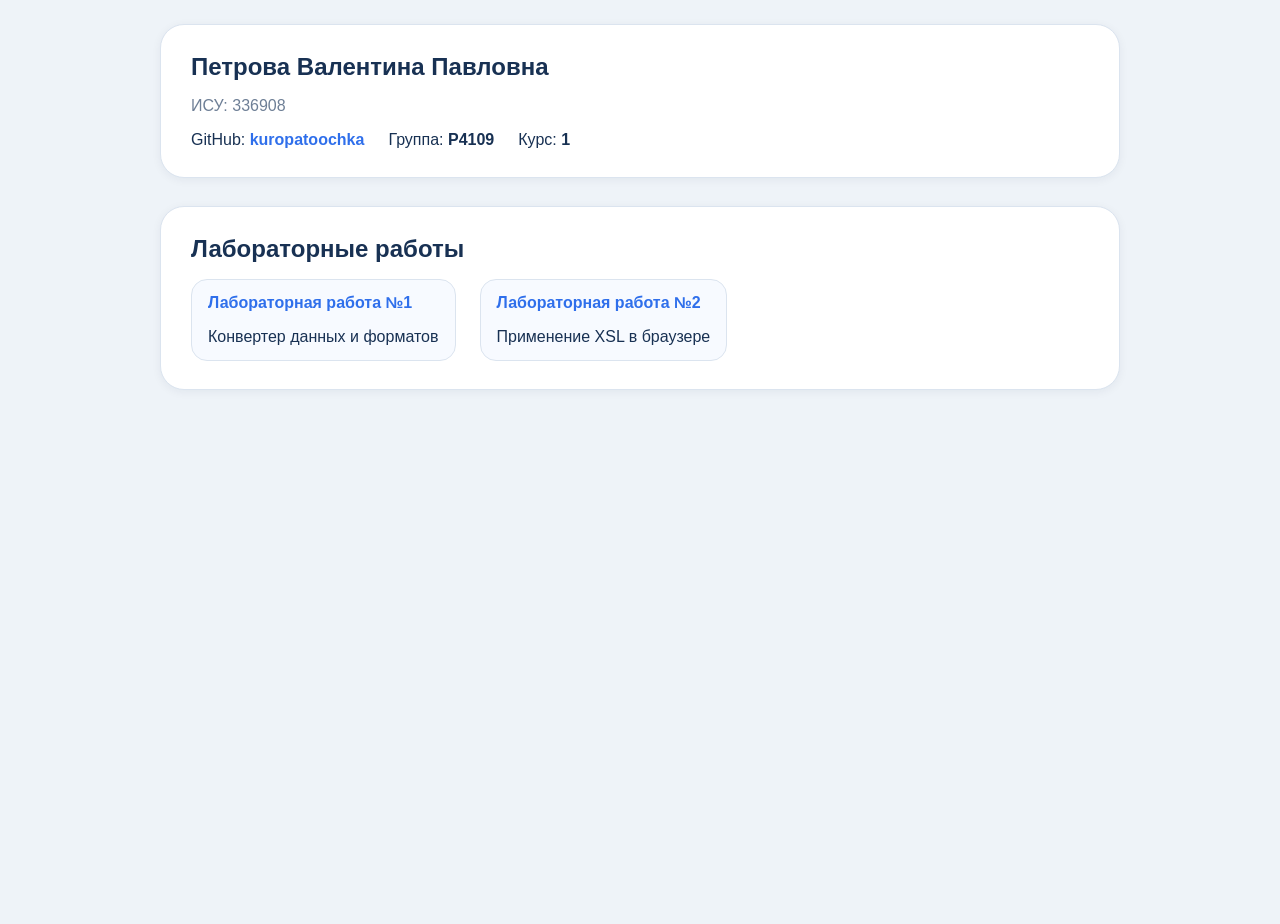
==== index.html @ 4eaf3078 "init: base portfolio structure" ====
<!DOCTYPE html>
<html lang="ru">
<head>
  <meta charset="UTF-8">
  <meta name="viewport" content="width=device-width, initial-scale=1.0">
  <title>Петрова Валентина Павловна</title>
  <meta
    name="description"
    content="Портфолио лабораторных работ с переходами на выполненные задания."
  />
  <link href="styles.css" rel="stylesheet">
</head>
<body class="page">
<main class="page__content">
  <section class="card student">
    <div class="student__header">
      <h1 class="student__title">Петрова Валентина Павловна</h1>
      <p class="student__subtitle">ИСУ: 336908</p>
    </div>
    <ul class="student__meta-list">
      <li class="student__meta-item">
        GitHub:
        <a class="link student__link" href="https://github.com/kuropatoochka" target="_blank" rel="noopener noreferrer">
          kuropatoochka
        </a>
      </li>
      <li class="student__meta-item">
        Группа: <span class="student__meta-value">Р4109</span>
      </li>
      <li class="student__meta-item">
        Курс: <span class="student__meta-value">1</span>
      </li>
    </ul>
  </section>
  <section class="card labs">
    <h2 class="labs__title">Лабораторные работы</h2>
    <ul class="labs__list">
      <li class="labs__item">
        <a class="link labs__link" href="./lab1/">Лабораторная работа №1</a>
        <p>Конвертер данных и форматов</p>
      </li>
      <li class="labs__item">
        <a class="link labs__link" href="./lab2/">Лабораторная работа №2</a>
        <p>Применение XSL в браузере</p>
      </li>
    </ul>
  </section>
</main>
</body>
</html>
---- styles.css ----
*,
*::before,
*::after {
  box-sizing: border-box;
}

:root {
  --bg-color: #eef3f8;
  --card-color: #ffffff;
  --text-color: #183153;
  --muted-color: #6e7f96;
  --accent-color: #2f6feb;
  --accent-hover: #1f5ed6;
  --border-color: #dbe4ef;
  --border-color-hover: #c8d9f1;
  --item-bg: #f7faff;
  --item-bg-hover: #f0f6ff;
  --shadow: 0 2px 10px rgba(16, 42, 67, 0.06);
  --radius-lg: 24px;
  --radius-md: 16px;
  --radius-sm: 12px;
}

h1, h2, h3, h4, h5, h6, p {
  margin: 0;
}

body {
  margin: 0;
  font-family: Arial, sans-serif;
  background-color: var(--bg-color);
  color: var(--text-color);
}

.link {
  color: var(--accent-color);
  font-weight: 600;
  text-decoration: none;
}

.link:hover {
  color: var(--accent-hover);
}

.page {
  min-height: 100vh;
}

.page__content {
  width: min(960px, calc(100% - 48px));
  margin: 24px auto 48px;
  display: flex;
  flex-direction: column;
  gap: 28px;
}

.card {
  display: flex;
  flex-direction: column;
  gap: 16px;
  background-color: var(--card-color);
  border: 1px solid var(--border-color);
  border-radius: var(--radius-lg);
  box-shadow: var(--shadow);
  padding: 28px 30px;
}

.student__header {
  display: flex;
  flex-direction: column;
  gap: 16px;
}

.student__title, .labs__title {
  color: var(--text-color);
}

.student__subtitle {
  color: var(--muted-color);
}

.student__meta-list {
  margin: 0;
  padding: 0;
  display: flex;
  flex-wrap: wrap;
  gap: 24px;
  list-style: none;
}

.student__meta-value {
  font-weight: 600;
  color: var(--text-color);
}

.labs__list {
  margin: 0;
  padding: 0;
  display: flex;
  flex-wrap: wrap;
  align-items: center;
  gap: 24px;
  list-style: none;
}

.labs__item {
  display: flex;
  flex-direction: column;
  gap: 16px;
  padding: 14px 16px;
  background-color: var(--item-bg);
  border: 1px solid var(--border-color);
  border-radius: var(--radius-md);
  transition: background-color 0.2s ease, border-color 0.2s ease,
  transform 0.2s ease, box-shadow 0.2s ease;
}

.labs__item:hover {
  background-color: var(--item-bg-hover);
  border-color: var(--border-color-hover);
  transform: translateY(-1px);
  box-shadow: 0 2px 8px rgba(47, 111, 235, 0.08);
}

.labs__text {
  display: flex;
  flex-wrap: wrap;
  gap: 8px;
  align-items: baseline;
}

.labs__name {
  font-size: 1.2rem;
  font-weight: 600;
  color: var(--text-color);
}

.labs__description {
  font-size: 1.1rem;
  color: var(--muted-color);
}

@media (max-width: 640px) {
  .page__content {
    width: min(100% - 24px, 960px);
    margin: 12px auto 24px;
  }

  .card {
    padding: 20px;
    border-radius: 20px;
  }
}
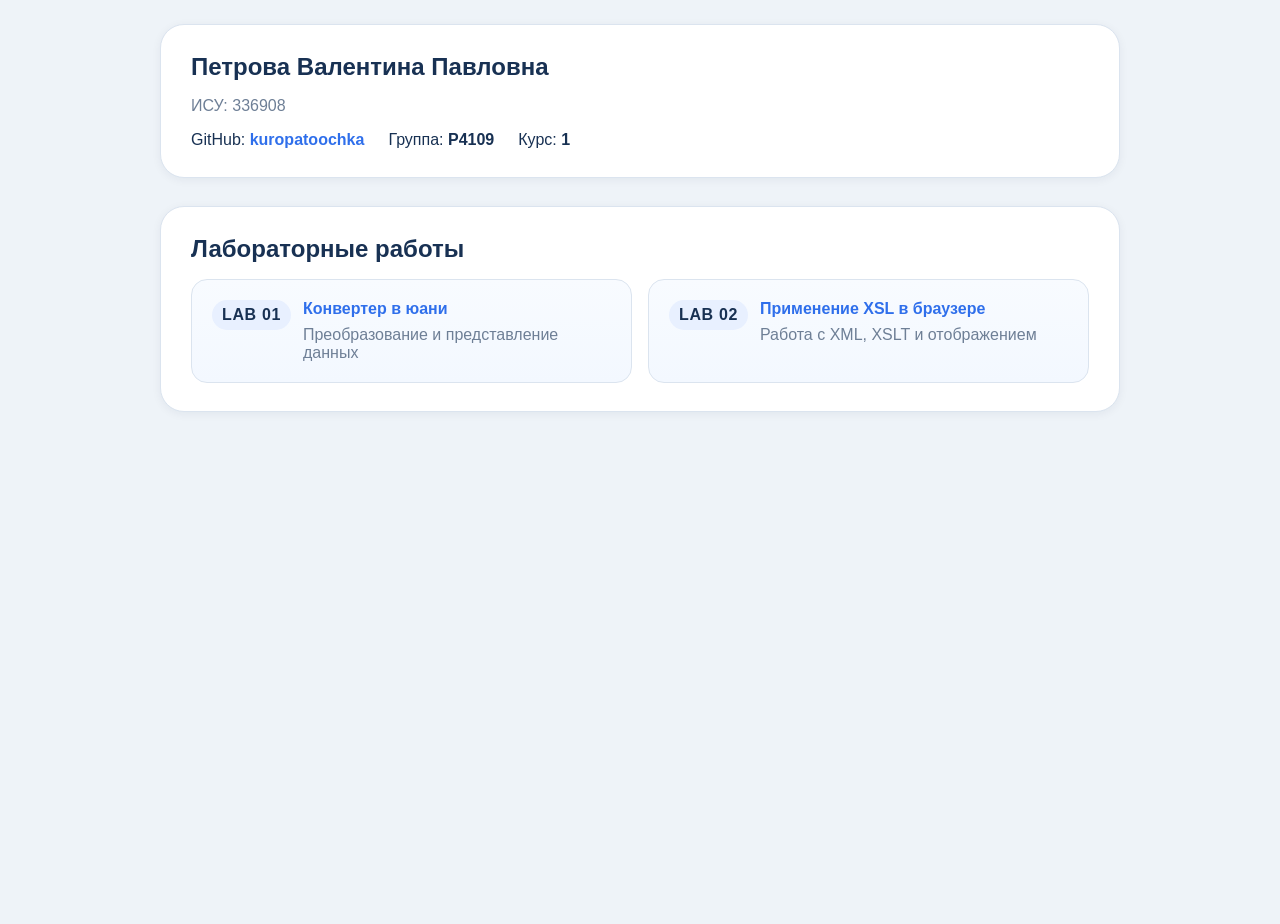
==== commit 6d675607: "fix: styles" ====
--- a/index.html
+++ b/index.html
@@ -36,12 +36,18 @@
     <h2 class="labs__title">Лабораторные работы</h2>
     <ul class="labs__list">
       <li class="labs__item">
-        <a class="link labs__link" href="./lab1/">Лабораторная работа №1</a>
-        <p>Конвертер данных и форматов</p>
+        <span class="labs__badge">Lab 01</span>
+        <div class="labs__item-description">
+          <a class="link" href="./lab1/">Конвертер в юани</a>
+          <p class="labs__description">Преобразование и представление данных</p>
+        </div>
       </li>
       <li class="labs__item">
-        <a class="link labs__link" href="./lab2/">Лабораторная работа №2</a>
-        <p>Применение XSL в браузере</p>
+        <span class="labs__badge">Lab 02</span>
+        <div class="labs__item-description">
+          <a class="link" href="./lab2/">Применение XSL в браузере</a>
+          <p class="labs__description">Работа с XML, XSLT и отображением</p>
+        </div>
       </li>
     </ul>
   </section>
--- a/styles.css
+++ b/styles.css
@@ -18,28 +18,17 @@
   --shadow: 0 2px 10px rgba(16, 42, 67, 0.06);
   --radius-lg: 24px;
   --radius-md: 16px;
-  --radius-sm: 12px;
 }
 
-h1, h2, h3, h4, h5, h6, p {
+:where(h1, h2, h3, h4, h5, h6, p, ul) {
   margin: 0;
 }
 
 body {
   margin: 0;
-  font-family: Arial, sans-serif;
+  font-family: 'Poppins', sans-serif;
   background-color: var(--bg-color);
   color: var(--text-color);
-}
-
-.link {
-  color: var(--accent-color);
-  font-weight: 600;
-  text-decoration: none;
-}
-
-.link:hover {
-  color: var(--accent-hover);
 }
 
 .page {
@@ -58,11 +47,21 @@
   display: flex;
   flex-direction: column;
   gap: 16px;
+  padding: 28px 30px;
   background-color: var(--card-color);
   border: 1px solid var(--border-color);
   border-radius: var(--radius-lg);
   box-shadow: var(--shadow);
-  padding: 28px 30px;
+}
+
+.link {
+  color: var(--accent-color);
+  font-weight: 600;
+  text-decoration: none;
+}
+
+.link:hover {
+  color: var(--accent-hover);
 }
 
 .student__header {
@@ -71,73 +70,74 @@
   gap: 16px;
 }
 
-.student__title, .labs__title {
-  color: var(--text-color);
-}
-
 .student__subtitle {
   color: var(--muted-color);
 }
 
 .student__meta-list {
-  margin: 0;
   padding: 0;
+  list-style: none;
   display: flex;
   flex-wrap: wrap;
   gap: 24px;
-  list-style: none;
 }
 
 .student__meta-value {
   font-weight: 600;
-  color: var(--text-color);
 }
 
 .labs__list {
-  margin: 0;
   padding: 0;
-  display: flex;
-  flex-wrap: wrap;
-  align-items: center;
-  gap: 24px;
   list-style: none;
+  display: grid;
+  grid-template-columns: repeat(auto-fit, minmax(280px, 1fr));
+  gap: 16px;
 }
 
 .labs__item {
   display: flex;
-  flex-direction: column;
-  gap: 16px;
-  padding: 14px 16px;
-  background-color: var(--item-bg);
+  gap: 12px;
+  padding: 20px;
+  background: linear-gradient(180deg, #f8fbff 0%, #f3f8ff 100%);
   border: 1px solid var(--border-color);
   border-radius: var(--radius-md);
-  transition: background-color 0.2s ease, border-color 0.2s ease,
-  transform 0.2s ease, box-shadow 0.2s ease;
+  transition:
+    transform 0.2s ease,
+    box-shadow 0.2s ease,
+    border-color 0.2s ease;
 }
 
 .labs__item:hover {
-  background-color: var(--item-bg-hover);
+  transform: translateY(-2px);
   border-color: var(--border-color-hover);
-  transform: translateY(-1px);
-  box-shadow: 0 2px 8px rgba(47, 111, 235, 0.08);
+  box-shadow: 0 8px 24px rgba(47, 111, 235, 0.10);
 }
 
-.labs__text {
-  display: flex;
-  flex-wrap: wrap;
-  gap: 8px;
-  align-items: baseline;
+.labs__badge {
+  height: fit-content;
+  text-wrap: nowrap;
+  padding: 6px 10px;
+  border-radius: 999px;
+  background-color: #e8f0ff;
+  font-weight: 700;
+  letter-spacing: 0.04em;
+  text-transform: uppercase;
 }
 
-.labs__name {
-  font-size: 1.2rem;
-  font-weight: 600;
-  color: var(--text-color);
+.labs__item-description {
+  display: flex;
+  flex-direction: column;
+  gap: 8px;
 }
 
 .labs__description {
-  font-size: 1.1rem;
   color: var(--muted-color);
+}
+
+@media (max-width: 640px) {
+  .labs__list {
+    grid-template-columns: 1fr;
+  }
 }
 
 @media (max-width: 640px) {
@@ -150,4 +150,13 @@
     padding: 20px;
     border-radius: 20px;
   }
+
+  .student__meta-list {
+    flex-direction: column;
+    gap: 12px;
+  }
+
+  .labs__list {
+    grid-template-columns: 1fr;
+  }
 }
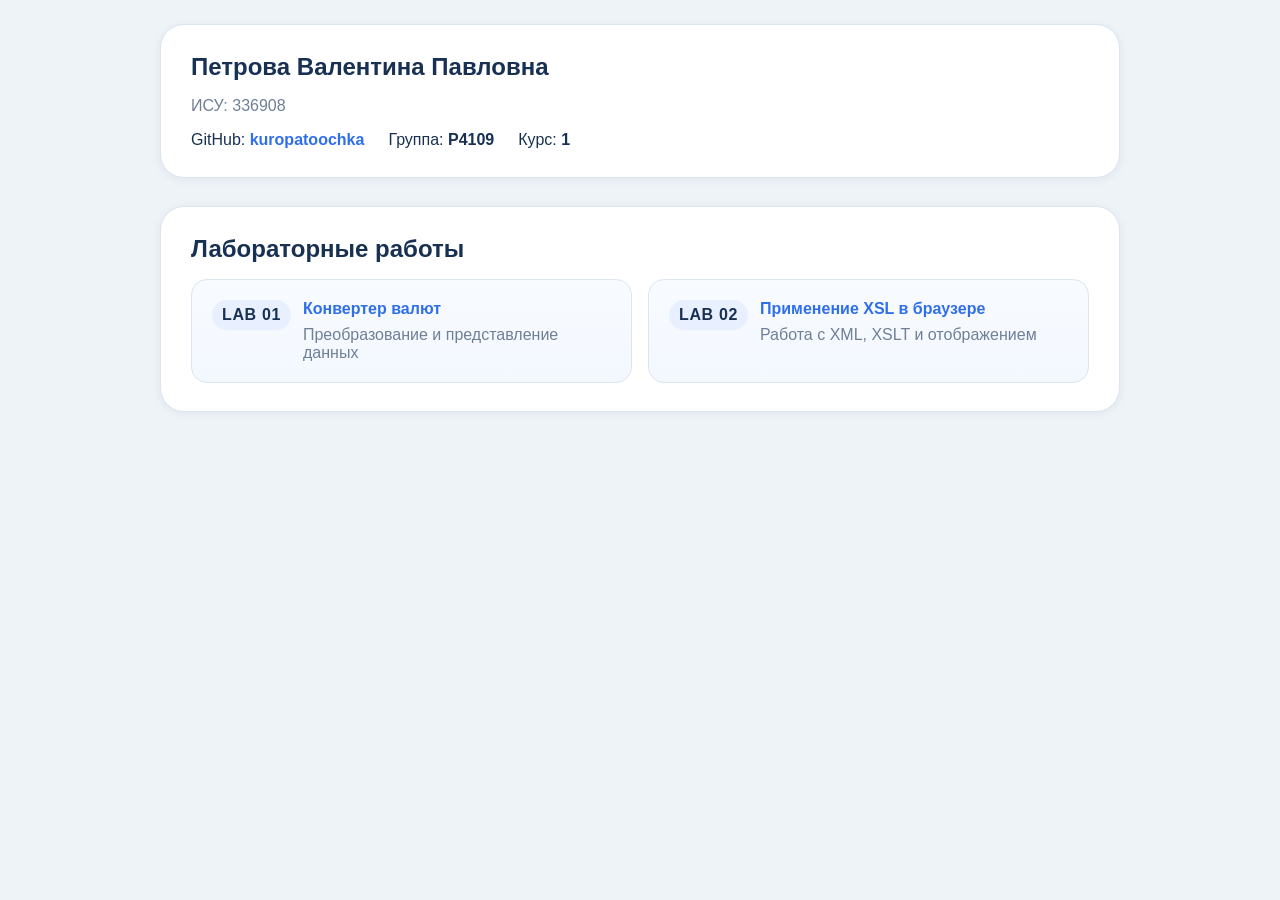
==== commit 6f3d7654: "feat: add currency converter" ====
--- a/index.html
+++ b/index.html
@@ -38,7 +38,7 @@
       <li class="labs__item">
         <span class="labs__badge">Lab 01</span>
         <div class="labs__item-description">
-          <a class="link" href="./lab1/">Конвертер в юани</a>
+          <a class="link" href="./lab1/">Конвертер валют</a>
           <p class="labs__description">Преобразование и представление данных</p>
         </div>
       </li>
--- a/styles.css
+++ b/styles.css
@@ -24,15 +24,15 @@
   margin: 0;
 }
 
+a {
+  text-decoration: none;
+}
+
 body {
   margin: 0;
   font-family: 'Poppins', sans-serif;
   background-color: var(--bg-color);
   color: var(--text-color);
-}
-
-.page {
-  min-height: 100vh;
 }
 
 .page__content {
@@ -57,7 +57,6 @@
 .link {
   color: var(--accent-color);
   font-weight: 600;
-  text-decoration: none;
 }
 
 .link:hover {
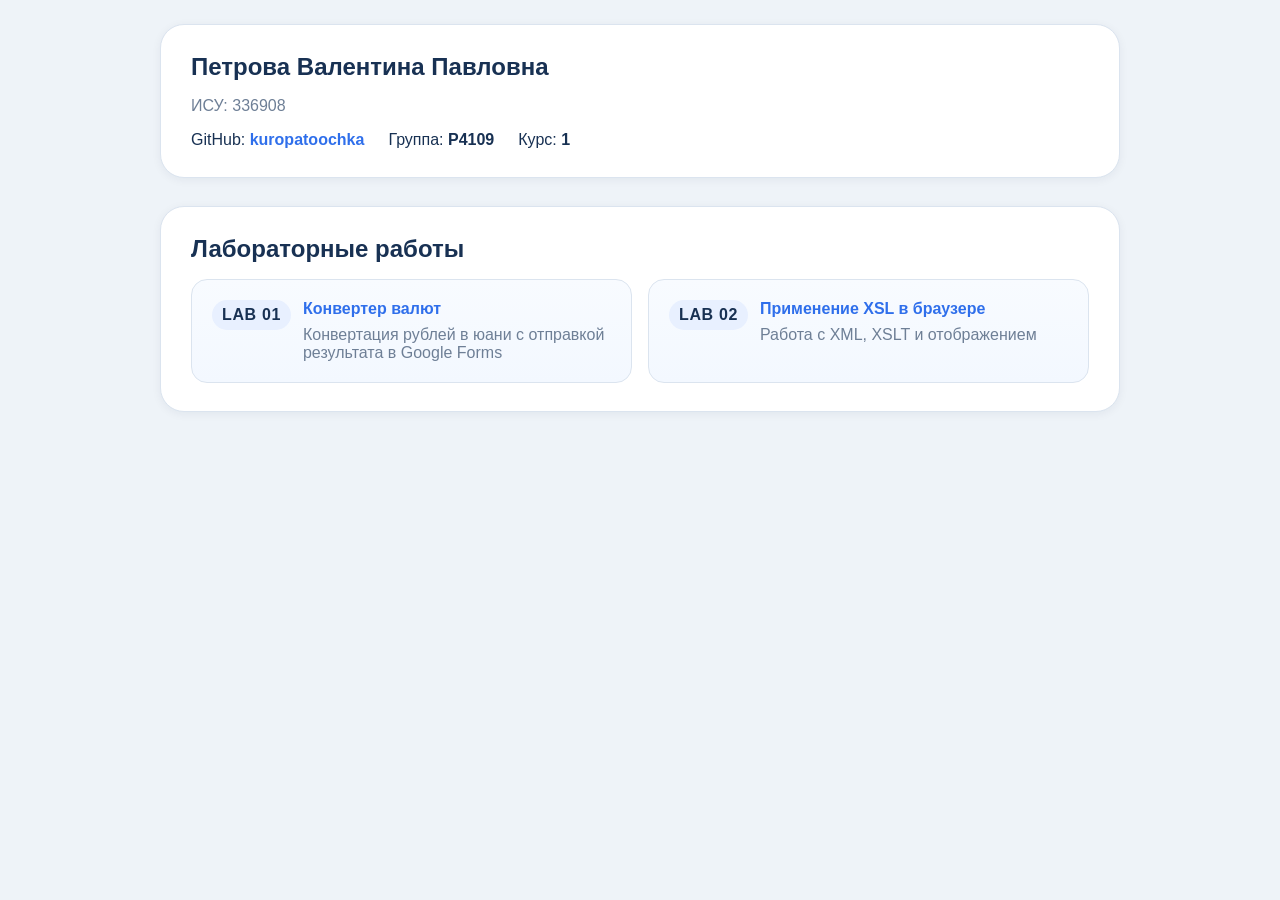
==== commit 76f30210: "feat: clarify description" ====
--- a/index.html
+++ b/index.html
@@ -39,7 +39,7 @@
         <span class="labs__badge">Lab 01</span>
         <div class="labs__item-description">
           <a class="link" href="./lab1/">Конвертер валют</a>
-          <p class="labs__description">Преобразование и представление данных</p>
+          <p class="labs__description">Конвертация рублей в юани с отправкой результата в Google Forms</p>
         </div>
       </li>
       <li class="labs__item">
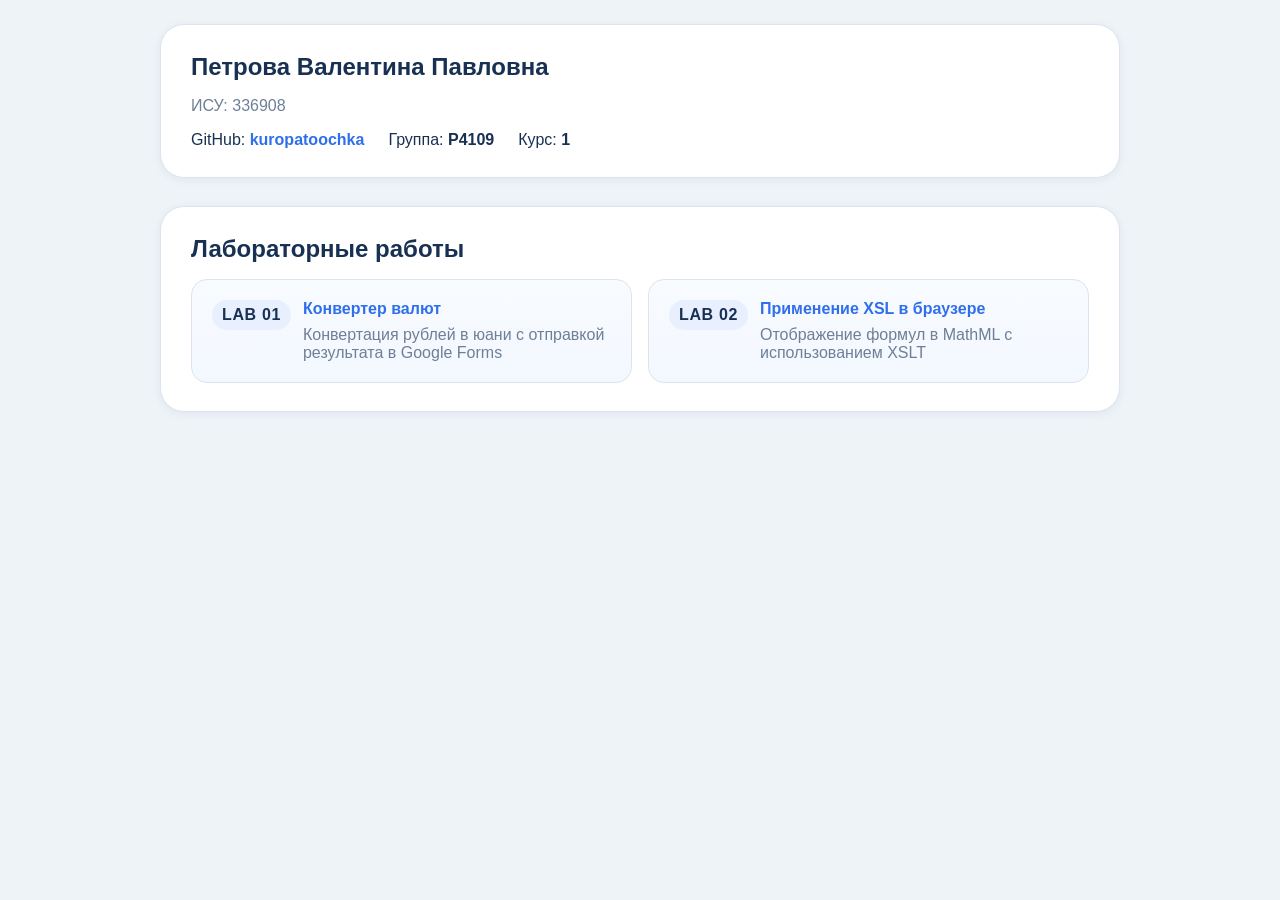
==== commit e19ed82b: "feat: create MathML formula" ====
--- a/index.html
+++ b/index.html
@@ -13,9 +13,9 @@
 <body class="page">
 <main class="page__content">
   <section class="card student">
-    <div class="student__header">
-      <h1 class="student__title">Петрова Валентина Павловна</h1>
-      <p class="student__subtitle">ИСУ: 336908</p>
+    <div class="card-header">
+      <h1>Петрова Валентина Павловна</h1>
+      <p class="card-subtitle">ИСУ: 336908</p>
     </div>
     <ul class="student__meta-list">
       <li class="student__meta-item">
@@ -33,7 +33,7 @@
     </ul>
   </section>
   <section class="card labs">
-    <h2 class="labs__title">Лабораторные работы</h2>
+    <h2>Лабораторные работы</h2>
     <ul class="labs__list">
       <li class="labs__item">
         <span class="labs__badge">Lab 01</span>
@@ -46,7 +46,7 @@
         <span class="labs__badge">Lab 02</span>
         <div class="labs__item-description">
           <a class="link" href="./lab2/">Применение XSL в браузере</a>
-          <p class="labs__description">Работа с XML, XSLT и отображением</p>
+          <p class="labs__description">Отображение формул в MathML с использованием XSLT</p>
         </div>
       </li>
     </ul>
--- a/styles.css
+++ b/styles.css
@@ -63,13 +63,28 @@
   color: var(--accent-hover);
 }
 
-.student__header {
+.nav-back {
+  display: flex;
+  align-items: center;
+  gap: 8px;
+  color: var(--muted-color);
+}
+
+.nav-link, .nav-back__icon {
+  color: inherit;
+}
+
+.nav-back:hover{
+  color: var(--accent-hover);
+}
+
+.card-header {
   display: flex;
   flex-direction: column;
   gap: 16px;
 }
 
-.student__subtitle {
+.card-subtitle {
   color: var(--muted-color);
 }
 
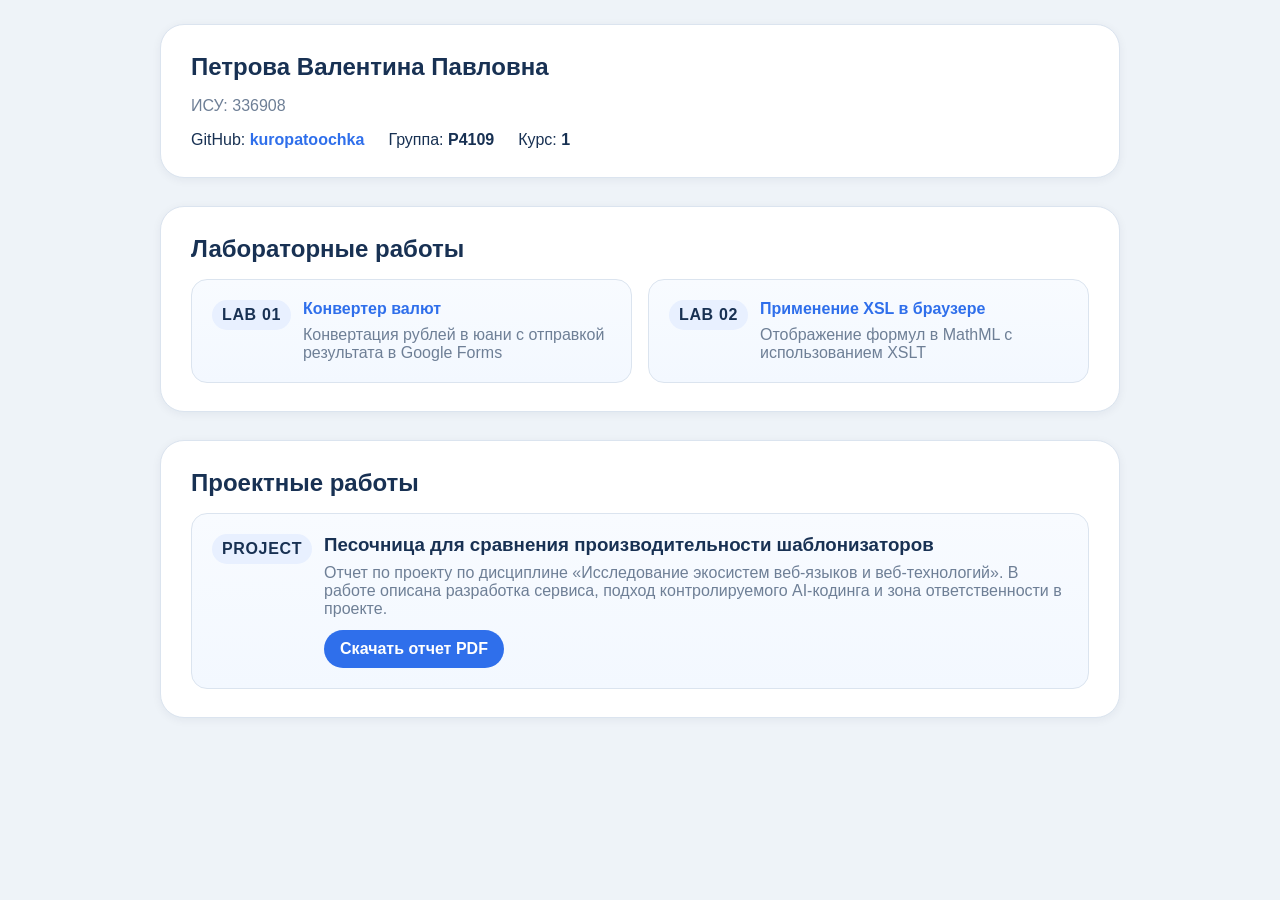
==== commit 18a5705a: "report" ====
--- a/index.html
+++ b/index.html
@@ -51,6 +51,28 @@
       </li>
     </ul>
   </section>
+  <section class="card reports">
+    <h2>Проектные работы</h2>
+    <ul class="reports__list">
+      <li class="reports__item">
+        <span class="labs__badge">Project</span>
+        <div class="reports__item-description">
+          <h3 class="reports__title">Песочница для сравнения производительности шаблонизаторов</h3>
+          <p class="labs__description">
+            Отчет по проекту по дисциплине «Исследование экосистем веб-языков и веб-технологий».
+            В работе описана разработка сервиса, подход контролируемого AI-кодинга и зона ответственности в проекте.
+          </p>
+          <a
+            class="button"
+            href="./report/perf_sandbox_report.docx.pdf"
+            download
+          >
+            Скачать отчет PDF
+          </a>
+        </div>
+      </li>
+    </ul>
+  </section>
 </main>
 </body>
 </html>
--- a/styles.css
+++ b/styles.css
@@ -100,7 +100,8 @@
   font-weight: 600;
 }
 
-.labs__list {
+.labs__list,
+.reports__list {
   padding: 0;
   list-style: none;
   display: grid;
@@ -108,7 +109,8 @@
   gap: 16px;
 }
 
-.labs__item {
+.labs__item,
+.reports__item {
   display: flex;
   gap: 12px;
   padding: 20px;
@@ -138,7 +140,8 @@
   text-transform: uppercase;
 }
 
-.labs__item-description {
+.labs__item-description,
+.reports__item-description {
   display: flex;
   flex-direction: column;
   gap: 8px;
@@ -146,6 +149,24 @@
 
 .labs__description {
   color: var(--muted-color);
+}
+
+.button {
+  width: fit-content;
+  margin-top: 4px;
+  padding: 10px 16px;
+  border-radius: 999px;
+  background-color: var(--accent-color);
+  color: #ffffff;
+  font-weight: 600;
+  transition:
+    background-color 0.2s ease,
+    transform 0.2s ease;
+}
+
+.button:hover {
+  background-color: var(--accent-hover);
+  transform: translateY(-1px);
 }
 
 @media (max-width: 640px) {
@@ -170,7 +191,8 @@
     gap: 12px;
   }
 
-  .labs__list {
+  .labs__list,
+  .reports__list {
     grid-template-columns: 1fr;
   }
 }
